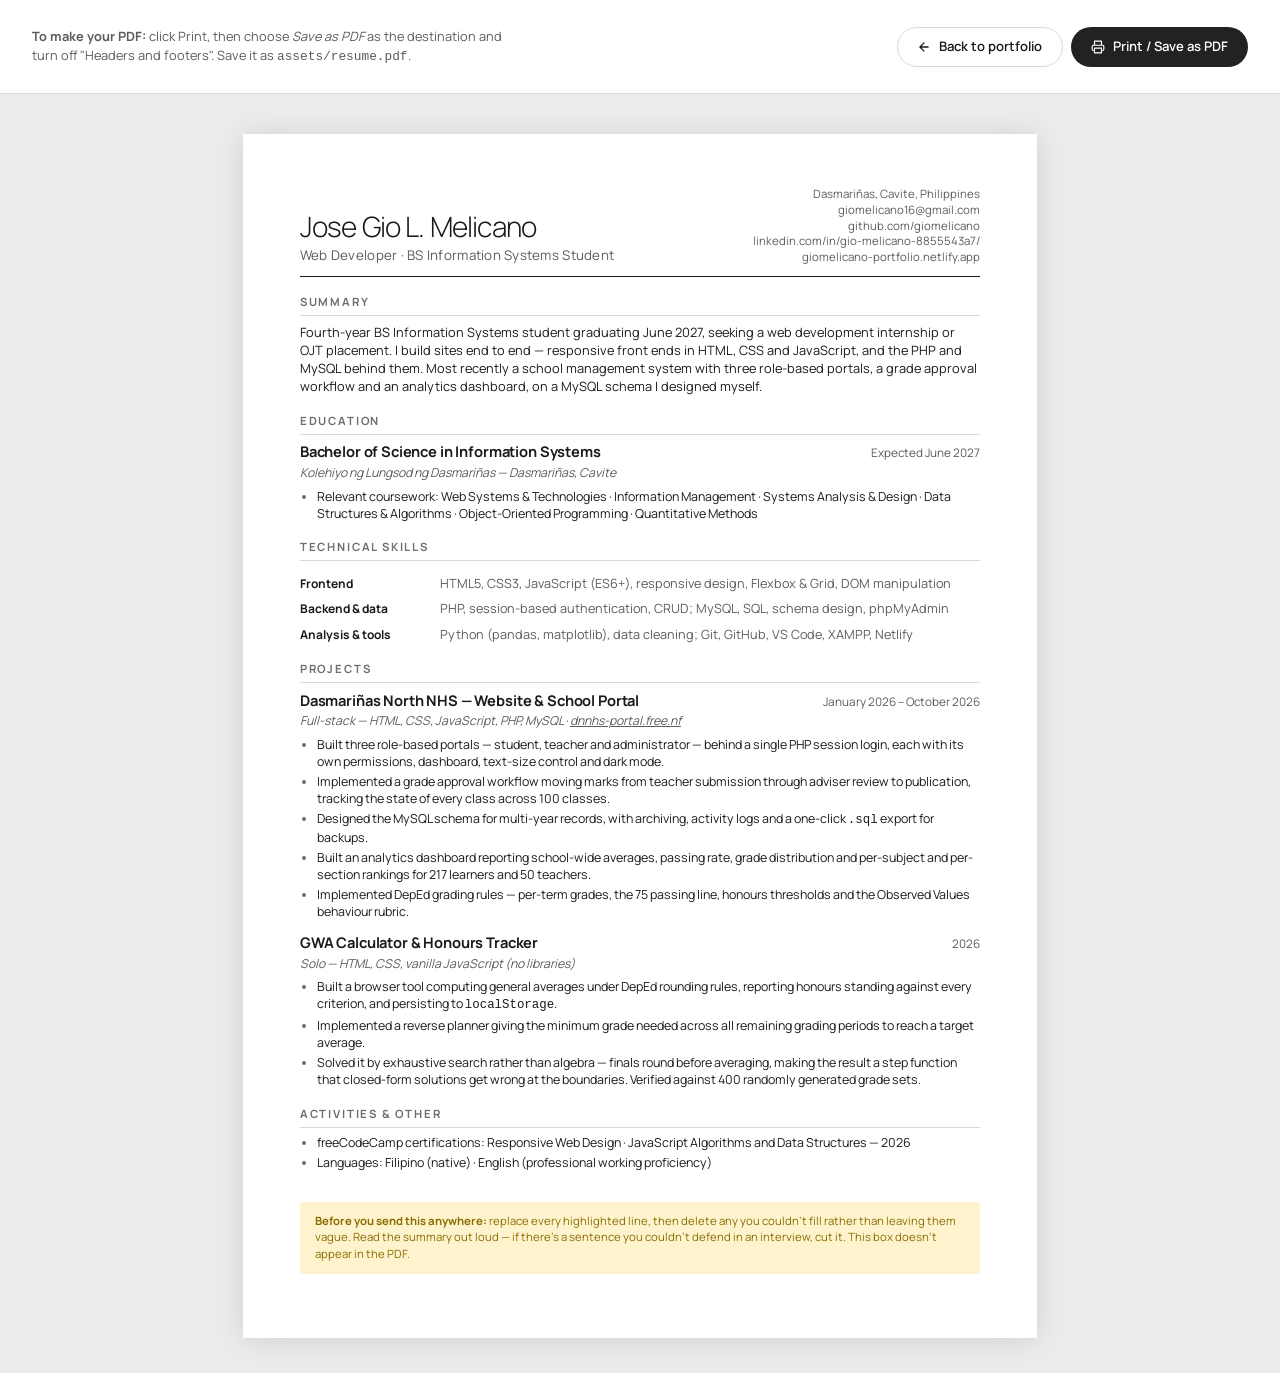
==== resume.html @ c4514fb5 "Initial commit: portfolio site, resume and GWA calculator Vanilla HTML/CSS/JS with no framework, no " ====
<!DOCTYPE html>
<html lang="en">
<head>
<meta charset="UTF-8">
<meta name="viewport" content="width=device-width, initial-scale=1">
<title>Résumé — Jose Gio L. Melicano</title>
<meta name="description" content="Résumé of Jose Gio L. Melicano, BS Information Systems student at Kolehiyo ng Lungsod ng Dasmariñas.">
<meta name="robots" content="noindex">

<link rel="icon" href="data:image/svg+xml,<svg xmlns='http://www.w3.org/2000/svg' viewBox='0 0 100 100'><rect width='100' height='100' rx='22' fill='%23222'/><text x='50' y='68' font-family='Helvetica,Arial,sans-serif' font-size='46' font-weight='bold' fill='%23fff' text-anchor='middle'>JM</text></svg>">

<link rel="preconnect" href="https://fonts.googleapis.com">
<link rel="preconnect" href="https://fonts.gstatic.com" crossorigin>
<link rel="stylesheet" href="https://fonts.googleapis.com/css2?family=Manrope:wght@300..800&display=swap">
<link rel="stylesheet" href="css/resume.css">
</head>

<body>

<!-- Screen-only controls; hidden by the print stylesheet -->
<div class="toolbar">
  <p class="toolbar__hint">
    <strong>To make your PDF:</strong> click Print, then choose
    <em>Save as PDF</em> as the destination and turn off "Headers and footers".
    Save it as <code>assets/resume.pdf</code>.
  </p>
  <div class="toolbar__actions">
    <a class="btn btn--ghost" href="index.html">
      <svg viewBox="0 0 24 24" fill="none" stroke="currentColor" stroke-width="2.2" stroke-linecap="round" stroke-linejoin="round" aria-hidden="true"><path d="M19 12H5M12 19l-7-7 7-7"/></svg>
      Back to portfolio
    </a>
    <button class="btn" type="button" onclick="window.print()">
      <svg viewBox="0 0 24 24" fill="none" stroke="currentColor" stroke-width="2" stroke-linecap="round" stroke-linejoin="round" aria-hidden="true"><path d="M6 9V2h12v7M6 18H4a2 2 0 0 1-2-2v-5a2 2 0 0 1 2-2h16a2 2 0 0 1 2 2v5a2 2 0 0 1-2 2h-2M6 14h12v8H6z"/></svg>
      Print / Save as PDF
    </button>
  </div>
</div>

<main class="sheet">

  <!-- ===== Header ===================================================== -->
  <header class="r-head">
    <div>
      <h1 class="r-name">Jose Gio L. Melicano</h1>
      <p class="r-role">Web Developer · BS Information Systems Student</p>
    </div>
    <div class="r-contact">
      <span>Dasmariñas, Cavite, Philippines</span>
      <a href="mailto:giomelicano16@gmail.com">giomelicano16@gmail.com</a>
      <a href="https://github.com/giomelicano">github.com/giomelicano</a>
      <a href="https://www.linkedin.com/in/gio-melicano-8855543a7/">linkedin.com/in/gio-melicano-8855543a7/</a>
      <a href="https://giomelicano-portfolio.netlify.app">giomelicano-portfolio.netlify.app</a>
    </div>
  </header>

  <!-- ===== Summary ==================================================== -->
  <section class="r-section">
    <h2>Summary</h2>
    <p class="r-summary">
      Fourth-year BS Information Systems student graduating June 2027, seeking a web development
      internship or OJT placement. I build sites end to end — responsive front ends in HTML, CSS
      and JavaScript, and the PHP and MySQL behind them. Most recently a school management system
      with three role-based portals, a grade approval workflow and an analytics dashboard, on a
      MySQL schema I designed myself.
    </p>
  </section>

  <!-- ===== Education ================================================== -->
  <section class="r-section">
    <h2>Education</h2>
    <div class="r-entry">
      <div class="r-entry__top">
        <h3 class="r-entry__title">Bachelor of Science in Information Systems</h3>
        <span class="r-entry__when">Expected June 2027</span>
      </div>
      <p class="r-entry__sub">Kolehiyo ng Lungsod ng Dasmariñas — Dasmariñas, Cavite</p>
      <ul class="r-bullets">
        <li>
          Relevant coursework: Web Systems &amp; Technologies · Information Management ·
          Systems Analysis &amp; Design · Data Structures &amp; Algorithms ·
          Object-Oriented Programming · Quantitative Methods
        </li>
      </ul>
    </div>
  </section>

  <!-- ===== Technical skills =========================================== -->
  <section class="r-section">
    <h2>Technical Skills</h2>
    <dl class="r-skills">
      <div class="r-skill">
        <dt>Frontend</dt>
        <dd>HTML5, CSS3, JavaScript (ES6+), responsive design, Flexbox &amp; Grid, DOM manipulation</dd>
      </div>
      <div class="r-skill">
        <dt>Backend &amp; data</dt>
        <dd>PHP, session-based authentication, CRUD; MySQL, SQL, schema design, phpMyAdmin</dd>
      </div>
      <div class="r-skill">
        <dt>Analysis &amp; tools</dt>
        <dd>Python (pandas, matplotlib), data cleaning; Git, GitHub, VS Code, XAMPP, Netlify</dd>
      </div>
    </dl>
  </section>

  <!-- ===== Projects =================================================== -->
  <section class="r-section">
    <h2>Projects</h2>

    <div class="r-entry">
      <div class="r-entry__top">
        <h3 class="r-entry__title">Dasmariñas North NHS — Website &amp; School Portal</h3>
        <span class="r-entry__when">January 2026 – October 2026</span>
      </div>
      <p class="r-entry__sub">Full-stack — HTML, CSS, JavaScript, PHP, MySQL · <a href="https://dnnhs-portal.free.nf/">dnnhs-portal.free.nf</a></p>
      <ul class="r-bullets">
        <li>Built three role-based portals — student, teacher and administrator — behind a single PHP session login, each with its own permissions, dashboard, text-size control and dark mode.</li>
        <li>Implemented a grade approval workflow moving marks from teacher submission through adviser review to publication, tracking the state of every class across 100 classes.</li>
        <li>Designed the MySQL schema for multi-year records, with archiving, activity logs and a one-click <code>.sql</code> export for backups.</li>
        <li>Built an analytics dashboard reporting school-wide averages, passing rate, grade distribution and per-subject and per-section rankings for 217 learners and 50 teachers.</li>
        <li>Implemented DepEd grading rules — per-term grades, the 75 passing line, honours thresholds and the Observed Values behaviour rubric.</li>
      </ul>
    </div>

    <div class="r-entry">
      <div class="r-entry__top">
        <h3 class="r-entry__title">GWA Calculator &amp; Honours Tracker</h3>
        <span class="r-entry__when">2026</span>
      </div>
      <p class="r-entry__sub">Solo — HTML, CSS, vanilla JavaScript (no libraries)</p>
      <ul class="r-bullets">
        <li>Built a browser tool computing general averages under DepEd rounding rules, reporting honours standing against every criterion, and persisting to <code>localStorage</code>.</li>
        <li>Implemented a reverse planner giving the minimum grade needed across all remaining grading periods to reach a target average.</li>
        <li>Solved it by exhaustive search rather than algebra — finals round before averaging, making the result a step function that closed-form solutions get wrong at the boundaries. Verified against 400 randomly generated grade sets.</li>
      </ul>
    </div>
  </section>

  <!-- ===== Activities ================================================= -->
  <section class="r-section">
    <h2>Activities &amp; Other</h2>
    <ul class="r-bullets">
      <li>
        freeCodeCamp certifications: Responsive Web Design ·
        JavaScript Algorithms and Data Structures — 2026
      </li>
      <li>Languages: Filipino (native) · English (professional working proficiency)</li>
    </ul>
  </section>

  <p class="no-print" style="margin-top:8mm;font-size:8.5pt;color:#8a6d00;background:#fff3cd;padding:3mm 4mm;border-radius:4px">
    <strong>Before you send this anywhere:</strong> replace every highlighted line, then delete any
    you couldn't fill rather than leaving them vague. Read the summary out loud — if there's a
    sentence you couldn't defend in an interview, cut it. This box doesn't appear in the PDF.
  </p>

</main>

</body>
</html>
---- css/resume.css ----
/* ==========================================================================
   Résumé — screen styles plus a print stylesheet that produces a clean,
   one-page PDF via the browser's "Save as PDF".
   Shares the token names used by style.css so the two stay consistent.
   ========================================================================== */

:root {
  --ink:        #1a1a1a;
  --ink-muted:  #5c5c5c;
  --ink-faint:  #6e6e6e;   /* 5.1:1 on white — #8a8a8a only reached 3.45:1 */
  --line:       #d8d8d8;
  --paper:      #ffffff;
  --page-bg:    #ececed;
  --font: "Manrope", -apple-system, BlinkMacSystemFont, "Segoe UI", Roboto,
          "Helvetica Neue", Arial, sans-serif;
}

* , *::before, *::after { box-sizing: border-box; }

body {
  margin: 0;
  background: var(--page-bg);
  color: var(--ink);
  font-family: var(--font);
  font-size: 10.5pt;
  line-height: 1.45;
  -webkit-font-smoothing: antialiased;
}

a { color: inherit; }

:focus-visible {
  outline: 2px solid var(--ink);
  outline-offset: 3px;
}

/* --------------------------------------------------------------------------
   Screen-only toolbar
   -------------------------------------------------------------------------- */

.toolbar {
  position: sticky;
  top: 0;
  z-index: 10;
  display: flex;
  flex-wrap: wrap;
  align-items: center;
  justify-content: space-between;
  gap: 1rem;
  padding: 0.9rem clamp(1rem, 4vw, 2rem);
  background: #ffffff;
  border-bottom: 1px solid var(--line);
}

.toolbar__hint {
  font-size: 0.8rem;
  color: var(--ink-muted);
  max-width: 60ch;
}

.toolbar__actions { display: flex; gap: 0.5rem; flex-wrap: wrap; }

.btn {
  display: inline-flex;
  align-items: center;
  gap: 0.5rem;
  padding: 0.6rem 1.2rem;
  border-radius: 999px;
  border: 1px solid transparent;
  background: #222;
  color: #fff;
  font: inherit;
  font-size: 0.82rem;
  font-weight: 600;
  cursor: pointer;
  text-decoration: none;
  transition: transform 0.2s ease, background-color 0.2s ease;
}
.btn:hover { transform: translateY(-2px); }
.btn--ghost {
  background: transparent;
  color: var(--ink);
  border-color: var(--line);
}
.btn--ghost:hover { border-color: var(--ink); }
.btn svg { width: 14px; height: 14px; }

/* --------------------------------------------------------------------------
   The sheet
   -------------------------------------------------------------------------- */

.sheet {
  width: 210mm;
  min-height: 297mm;
  max-width: 100%;
  margin: clamp(1rem, 4vw, 2.5rem) auto;
  padding: 14mm 15mm;
  background: var(--paper);
  box-shadow: 0 2px 28px rgba(0, 0, 0, 0.12);
}

/* Header */

.r-head {
  display: flex;
  flex-wrap: wrap;
  align-items: flex-end;
  justify-content: space-between;
  gap: 0.75rem 1.5rem;
  padding-bottom: 3mm;
  border-bottom: 1.5px solid var(--ink);
}

.r-name {
  margin: 0;
  font-size: 21pt;
  font-weight: 300;
  letter-spacing: -0.03em;
  line-height: 1.05;
}

.r-role {
  margin: 1mm 0 0;
  font-size: 10pt;
  color: var(--ink-muted);
  letter-spacing: 0.02em;
}

.r-contact {
  display: grid;
  gap: 0.2mm;
  font-size: 8.6pt;
  line-height: 1.3;
  text-align: right;
  color: var(--ink-muted);
}
.r-contact a { text-decoration: none; }
.r-contact a:hover { text-decoration: underline; }

/* Sections */

.r-section { margin-top: 4.5mm; }

.r-section > h2 {
  margin: 0 0 1.8mm;
  font-size: 8.5pt;
  font-weight: 700;
  letter-spacing: 0.16em;
  text-transform: uppercase;
  color: var(--ink-faint);
  padding-bottom: 1.2mm;
  border-bottom: 1px solid var(--line);
}

.r-summary { margin: 0; font-size: 9.6pt; line-height: 1.42; }

/* An entry: title row + optional meta + bullets */

.r-entry + .r-entry { margin-top: 3mm; }

.r-entry__top {
  display: flex;
  flex-wrap: wrap;
  align-items: baseline;
  justify-content: space-between;
  gap: 0.25rem 1rem;
}

.r-entry__title {
  margin: 0;
  font-size: 11pt;
  font-weight: 700;
  letter-spacing: -0.01em;
}

.r-entry__when {
  font-size: 8.8pt;
  color: var(--ink-muted);
  white-space: nowrap;
}

.r-entry__sub {
  margin: 0.4mm 0 1.5mm;
  font-size: 9.2pt;
  color: var(--ink-muted);
  font-style: italic;
}

.r-bullets { margin: 0; padding-left: 4.5mm; }
.r-bullets li { margin-bottom: 0.6mm; font-size: 9.3pt; line-height: 1.4; }
.r-bullets li::marker { color: var(--ink-faint); }

/* Skills grid */

.r-skills { display: grid; gap: 1.8mm; }

.r-skill {
  display: grid;
  grid-template-columns: 34mm 1fr;
  gap: 3mm;
  align-items: baseline;
}
.r-skill dt {
  font-size: 9pt;
  font-weight: 700;
}
.r-skill dd {
  margin: 0;
  font-size: 9.5pt;
  color: var(--ink-muted);
}

/* A visible marker for text that still needs replacing */
.todo {
  background: #fff3cd;
  border-bottom: 1px dashed #b8860b;
  padding: 0 2px;
}

/* --------------------------------------------------------------------------
   Print
   -------------------------------------------------------------------------- */

@page {
  size: A4;
  margin: 12mm 13mm;
}

@media print {
  body { background: #fff; font-size: 10pt; }

  .toolbar, .no-print { display: none !important; }

  .sheet {
    width: auto;
    min-height: 0;
    margin: 0;
    padding: 0;
    box-shadow: none;
  }

  /* Keep entries from splitting across the page break */
  .r-entry, .r-section { break-inside: avoid; page-break-inside: avoid; }

  /* Highlighting doesn't belong in a printed résumé, but keep it readable
     if it hasn't been replaced yet */
  .todo { background: transparent; border-bottom: 1px dashed #999; }

  a { text-decoration: none; color: inherit; }
}

@media (max-width: 640px) {
  .sheet { padding: 8mm 6mm; }
  .r-contact { text-align: left; }
  .r-skill { grid-template-columns: 1fr; gap: 0.5mm; }
}
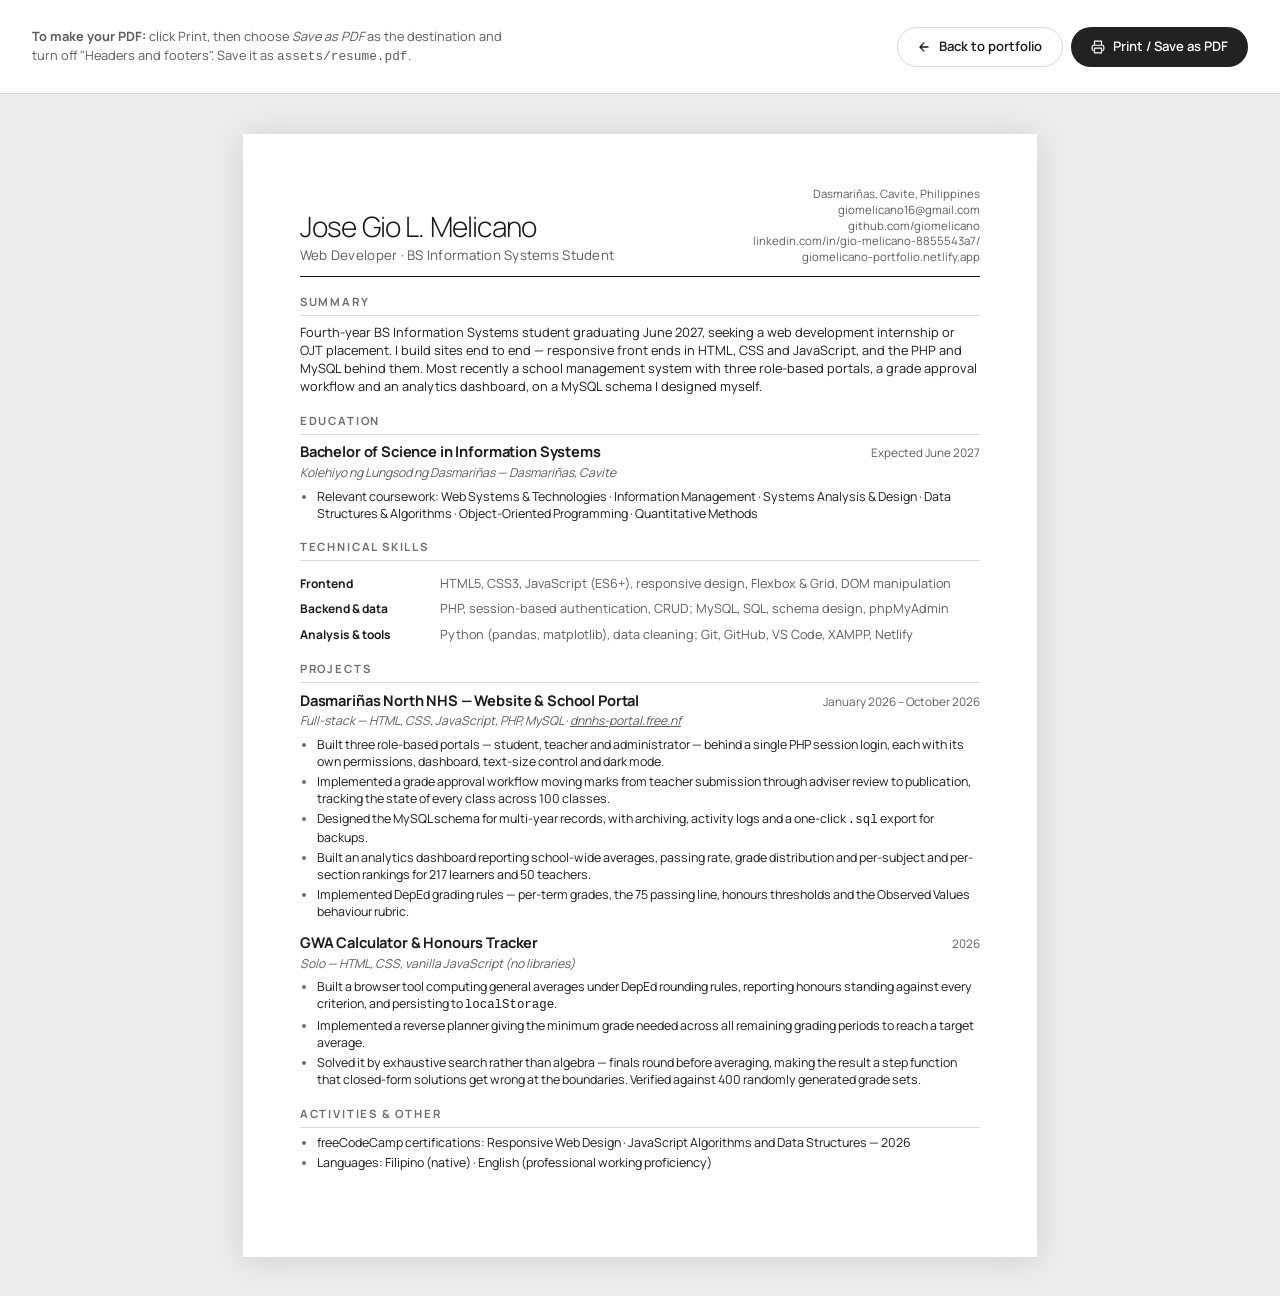
==== commit 5f25b7c5: "Remove the "before you send this anywhere" reminder box from the resume The placeholders it referred" ====
--- a/resume.html
+++ b/resume.html
@@ -148,12 +148,6 @@
     </ul>
   </section>
 
-  <p class="no-print" style="margin-top:8mm;font-size:8.5pt;color:#8a6d00;background:#fff3cd;padding:3mm 4mm;border-radius:4px">
-    <strong>Before you send this anywhere:</strong> replace every highlighted line, then delete any
-    you couldn't fill rather than leaving them vague. Read the summary out loud — if there's a
-    sentence you couldn't defend in an interview, cut it. This box doesn't appear in the PDF.
-  </p>
-
 </main>
 
 </body>
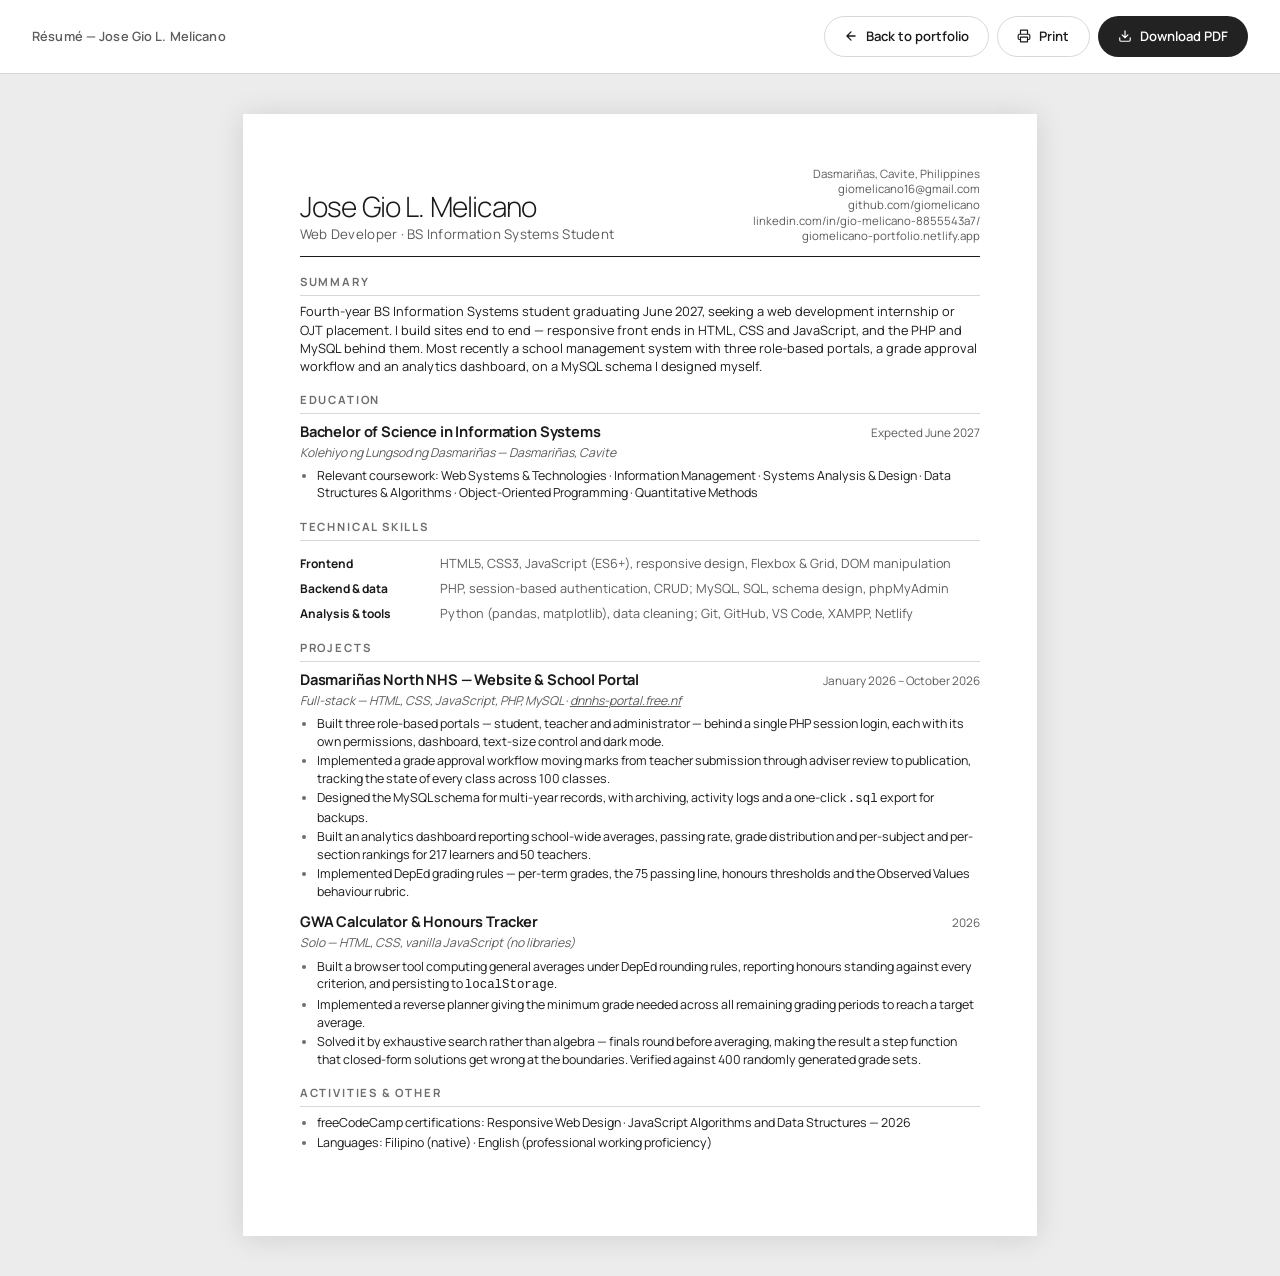
==== commit 5015b7c1: "Remove author-facing build instructions from the resume page The resume toolbar told the reader how " ====
--- a/resume.html
+++ b/resume.html
@@ -17,22 +17,26 @@
 
 <body>
 
-<!-- Screen-only controls; hidden by the print stylesheet -->
+<!--
+  Screen-only controls; hidden by the print stylesheet.
+  Visitor-facing: this page is linked from the portfolio nav and hero, so
+  everything here is read by whoever opens the resume. No author notes.
+-->
 <div class="toolbar">
-  <p class="toolbar__hint">
-    <strong>To make your PDF:</strong> click Print, then choose
-    <em>Save as PDF</em> as the destination and turn off "Headers and footers".
-    Save it as <code>assets/resume.pdf</code>.
-  </p>
+  <p class="toolbar__label">Résumé — Jose Gio L. Melicano</p>
   <div class="toolbar__actions">
     <a class="btn btn--ghost" href="index.html">
       <svg viewBox="0 0 24 24" fill="none" stroke="currentColor" stroke-width="2.2" stroke-linecap="round" stroke-linejoin="round" aria-hidden="true"><path d="M19 12H5M12 19l-7-7 7-7"/></svg>
       Back to portfolio
     </a>
-    <button class="btn" type="button" onclick="window.print()">
+    <button class="btn btn--ghost" type="button" onclick="window.print()">
       <svg viewBox="0 0 24 24" fill="none" stroke="currentColor" stroke-width="2" stroke-linecap="round" stroke-linejoin="round" aria-hidden="true"><path d="M6 9V2h12v7M6 18H4a2 2 0 0 1-2-2v-5a2 2 0 0 1 2-2h16a2 2 0 0 1 2 2v5a2 2 0 0 1-2 2h-2M6 14h12v8H6z"/></svg>
-      Print / Save as PDF
+      Print
     </button>
+    <a class="btn" href="assets/resume.pdf" download>
+      <svg viewBox="0 0 24 24" fill="none" stroke="currentColor" stroke-width="2" stroke-linecap="round" stroke-linejoin="round" aria-hidden="true"><path d="M21 15v4a2 2 0 0 1-2 2H5a2 2 0 0 1-2-2v-4M7 10l5 5 5-5M12 15V3"/></svg>
+      Download PDF
+    </a>
   </div>
 </div>
 
--- a/css/resume.css
+++ b/css/resume.css
@@ -52,8 +52,12 @@
   border-bottom: 1px solid var(--line);
 }
 
-.toolbar__hint {
+/* Left-hand label. Fills the first slot of the toolbar's space-between so the
+   action buttons stay right-aligned; without it they would collapse leftwards. */
+.toolbar__label {
   font-size: 0.8rem;
+  font-weight: 600;
+  letter-spacing: 0.01em;
   color: var(--ink-muted);
   max-width: 60ch;
 }
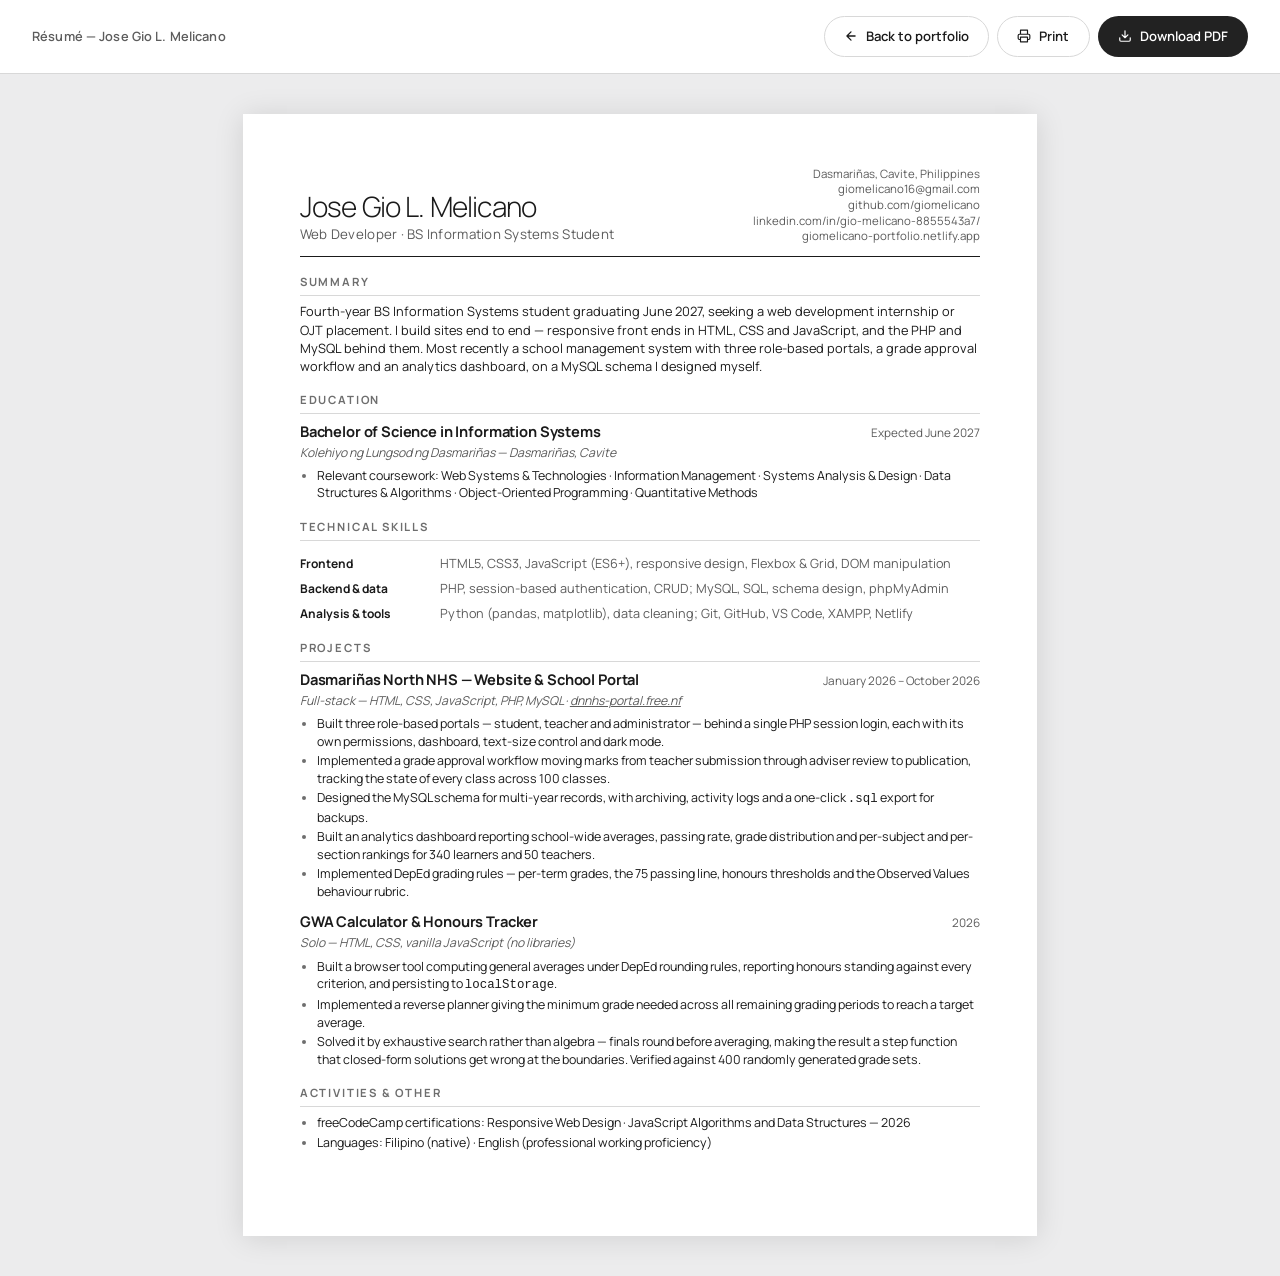
==== commit d63d78d3: "Replace the portal screenshots with the redesigned portal The DNNHS portal was redesigned since the " ====
--- a/resume.html
+++ b/resume.html
@@ -121,7 +121,7 @@
         <li>Built three role-based portals — student, teacher and administrator — behind a single PHP session login, each with its own permissions, dashboard, text-size control and dark mode.</li>
         <li>Implemented a grade approval workflow moving marks from teacher submission through adviser review to publication, tracking the state of every class across 100 classes.</li>
         <li>Designed the MySQL schema for multi-year records, with archiving, activity logs and a one-click <code>.sql</code> export for backups.</li>
-        <li>Built an analytics dashboard reporting school-wide averages, passing rate, grade distribution and per-subject and per-section rankings for 217 learners and 50 teachers.</li>
+        <li>Built an analytics dashboard reporting school-wide averages, passing rate, grade distribution and per-subject and per-section rankings for 340 learners and 50 teachers.</li>
         <li>Implemented DepEd grading rules — per-term grades, the 75 passing line, honours thresholds and the Observed Values behaviour rubric.</li>
       </ul>
     </div>
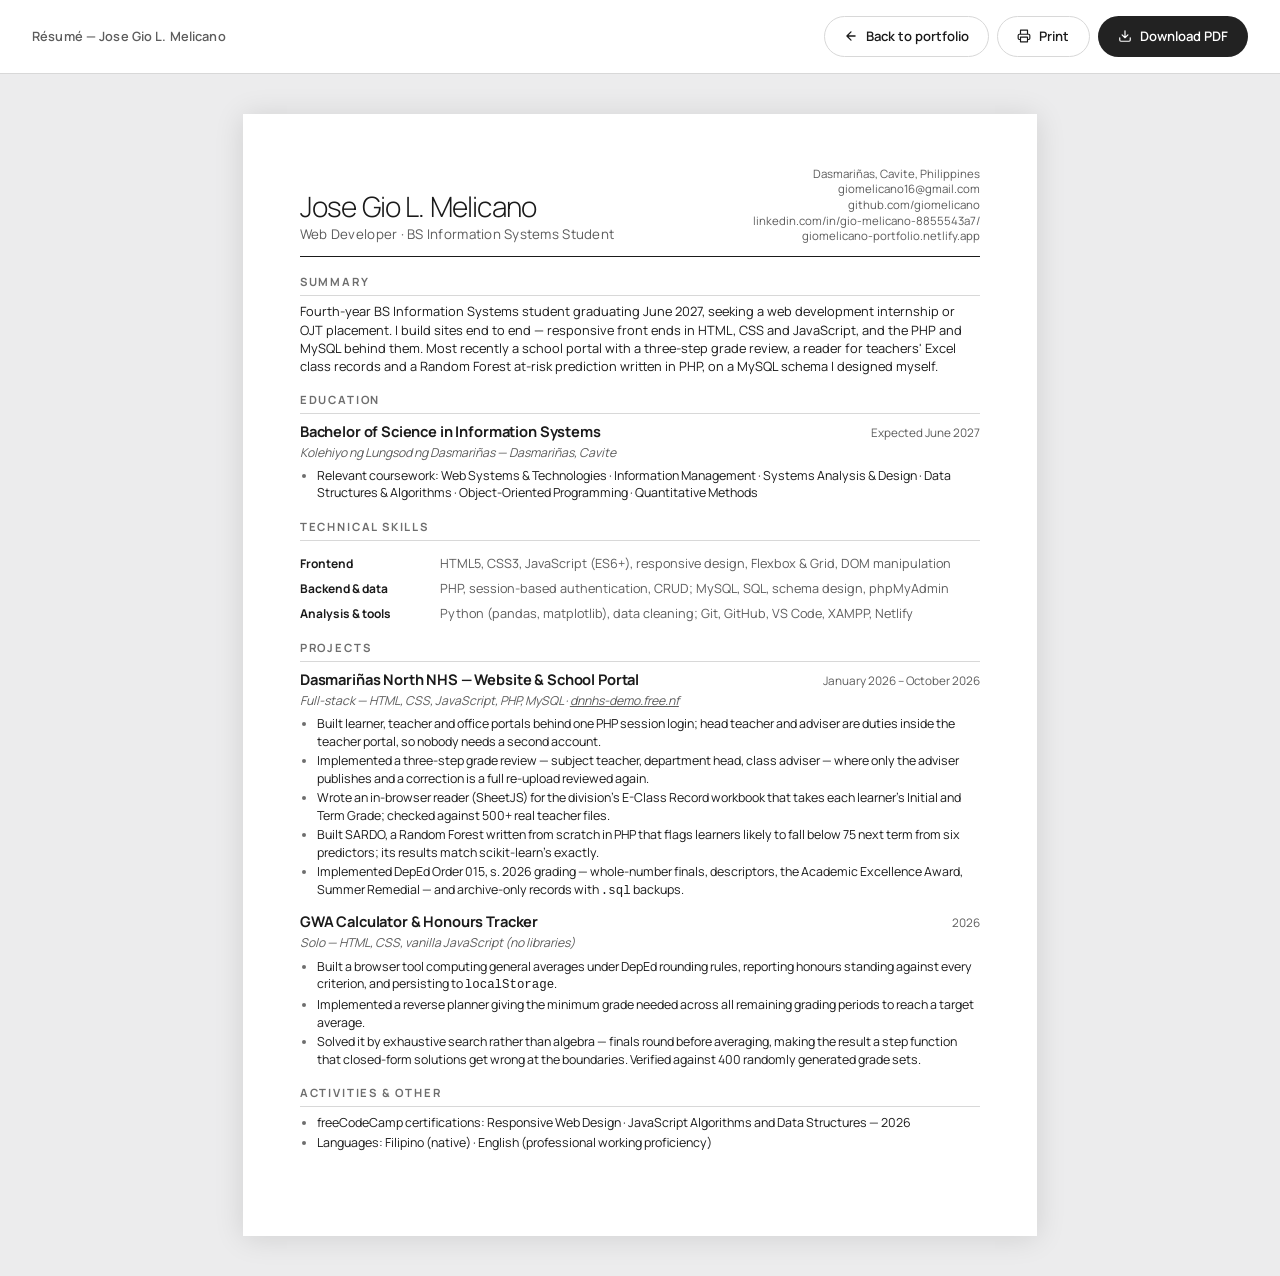
==== commit f91d2467: "New DNNHS screenshots from the demo site, and the case study rewritten The eight portal screenshots " ====
--- a/resume.html
+++ b/resume.html
@@ -63,9 +63,9 @@
     <p class="r-summary">
       Fourth-year BS Information Systems student graduating June 2027, seeking a web development
       internship or OJT placement. I build sites end to end — responsive front ends in HTML, CSS
-      and JavaScript, and the PHP and MySQL behind them. Most recently a school management system
-      with three role-based portals, a grade approval workflow and an analytics dashboard, on a
-      MySQL schema I designed myself.
+      and JavaScript, and the PHP and MySQL behind them. Most recently a school portal with a
+      three-step grade review, a reader for teachers' Excel class records and a Random Forest
+      at-risk prediction written in PHP, on a MySQL schema I designed myself.
     </p>
   </section>
 
@@ -116,13 +116,13 @@
         <h3 class="r-entry__title">Dasmariñas North NHS — Website &amp; School Portal</h3>
         <span class="r-entry__when">January 2026 – October 2026</span>
       </div>
-      <p class="r-entry__sub">Full-stack — HTML, CSS, JavaScript, PHP, MySQL · <a href="https://dnnhs-portal.free.nf/">dnnhs-portal.free.nf</a></p>
+      <p class="r-entry__sub">Full-stack — HTML, CSS, JavaScript, PHP, MySQL · <a href="https://dnnhs-demo.free.nf/">dnnhs-demo.free.nf</a></p>
       <ul class="r-bullets">
-        <li>Built three role-based portals — student, teacher and administrator — behind a single PHP session login, each with its own permissions, dashboard, text-size control and dark mode.</li>
-        <li>Implemented a grade approval workflow moving marks from teacher submission through adviser review to publication, tracking the state of every class across 100 classes.</li>
-        <li>Designed the MySQL schema for multi-year records, with archiving, activity logs and a one-click <code>.sql</code> export for backups.</li>
-        <li>Built an analytics dashboard reporting school-wide averages, passing rate, grade distribution and per-subject and per-section rankings for 340 learners and 50 teachers.</li>
-        <li>Implemented DepEd grading rules — per-term grades, the 75 passing line, honours thresholds and the Observed Values behaviour rubric.</li>
+        <li>Built learner, teacher and office portals behind one PHP session login; head teacher and adviser are duties inside the teacher portal, so nobody needs a second account.</li>
+        <li>Implemented a three-step grade review — subject teacher, department head, class adviser — where only the adviser publishes and a correction is a full re-upload reviewed again.</li>
+        <li>Wrote an in-browser reader (SheetJS) for the division's E-Class Record workbook that takes each learner's Initial and Term Grade; checked against 500+ real teacher files.</li>
+        <li>Built SARDO, a Random Forest written from scratch in PHP that flags learners likely to fall below 75 next term from six predictors; its results match scikit-learn's exactly.</li>
+        <li>Implemented DepEd Order 015, s. 2026 grading — whole-number finals, descriptors, the Academic Excellence Award, Summer Remedial — and archive-only records with <code>.sql</code> backups.</li>
       </ul>
     </div>
 
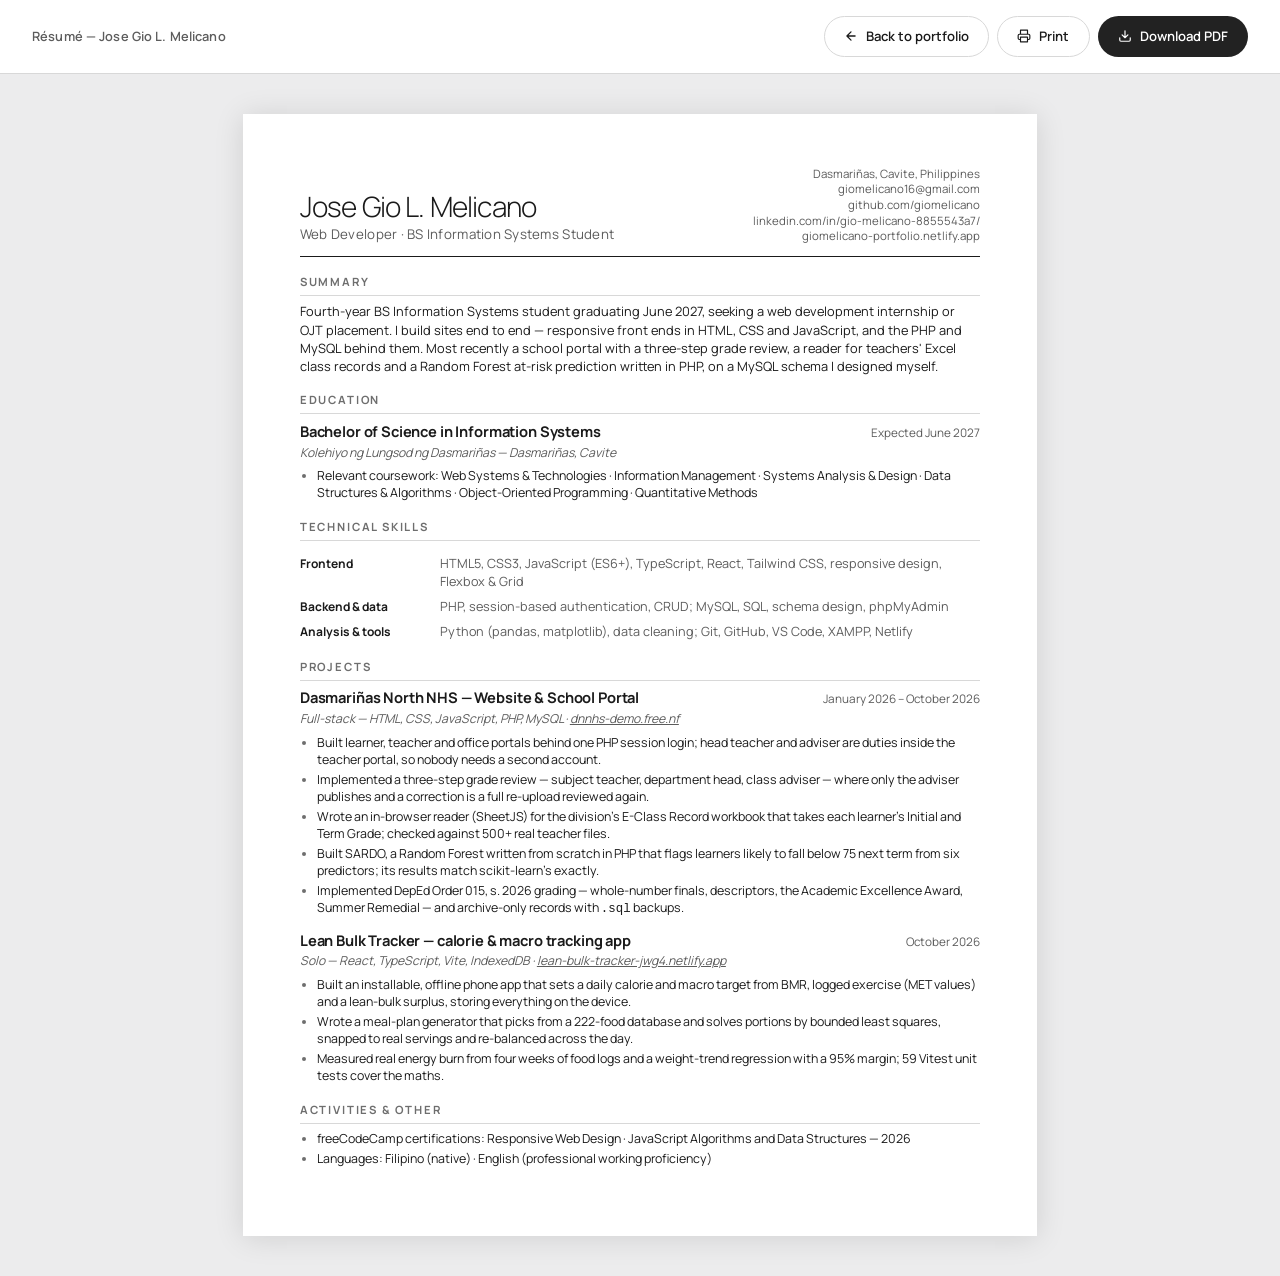
==== commit 66e24927: "Lean Bulk Tracker replaces the GWA calculator as project 02 The card, the résumé entry and the Skill" ====
--- a/resume.html
+++ b/resume.html
@@ -94,7 +94,7 @@
     <dl class="r-skills">
       <div class="r-skill">
         <dt>Frontend</dt>
-        <dd>HTML5, CSS3, JavaScript (ES6+), responsive design, Flexbox &amp; Grid, DOM manipulation</dd>
+        <dd>HTML5, CSS3, JavaScript (ES6+), TypeScript, React, Tailwind CSS, responsive design, Flexbox &amp; Grid</dd>
       </div>
       <div class="r-skill">
         <dt>Backend &amp; data</dt>
@@ -128,14 +128,14 @@
 
     <div class="r-entry">
       <div class="r-entry__top">
-        <h3 class="r-entry__title">GWA Calculator &amp; Honours Tracker</h3>
-        <span class="r-entry__when">2026</span>
+        <h3 class="r-entry__title">Lean Bulk Tracker — calorie &amp; macro tracking app</h3>
+        <span class="r-entry__when">October 2026</span>
       </div>
-      <p class="r-entry__sub">Solo — HTML, CSS, vanilla JavaScript (no libraries)</p>
+      <p class="r-entry__sub">Solo — React, TypeScript, Vite, IndexedDB · <a href="https://lean-bulk-tracker-jwg4.netlify.app/">lean-bulk-tracker-jwg4.netlify.app</a></p>
       <ul class="r-bullets">
-        <li>Built a browser tool computing general averages under DepEd rounding rules, reporting honours standing against every criterion, and persisting to <code>localStorage</code>.</li>
-        <li>Implemented a reverse planner giving the minimum grade needed across all remaining grading periods to reach a target average.</li>
-        <li>Solved it by exhaustive search rather than algebra — finals round before averaging, making the result a step function that closed-form solutions get wrong at the boundaries. Verified against 400 randomly generated grade sets.</li>
+        <li>Built an installable, offline phone app that sets a daily calorie and macro target from BMR, logged exercise (MET values) and a lean-bulk surplus, storing everything on the device.</li>
+        <li>Wrote a meal-plan generator that picks from a 222-food database and solves portions by bounded least squares, snapped to real servings and re-balanced across the day.</li>
+        <li>Measured real energy burn from four weeks of food logs and a weight-trend regression with a 95% margin; 59 Vitest unit tests cover the maths.</li>
       </ul>
     </div>
   </section>
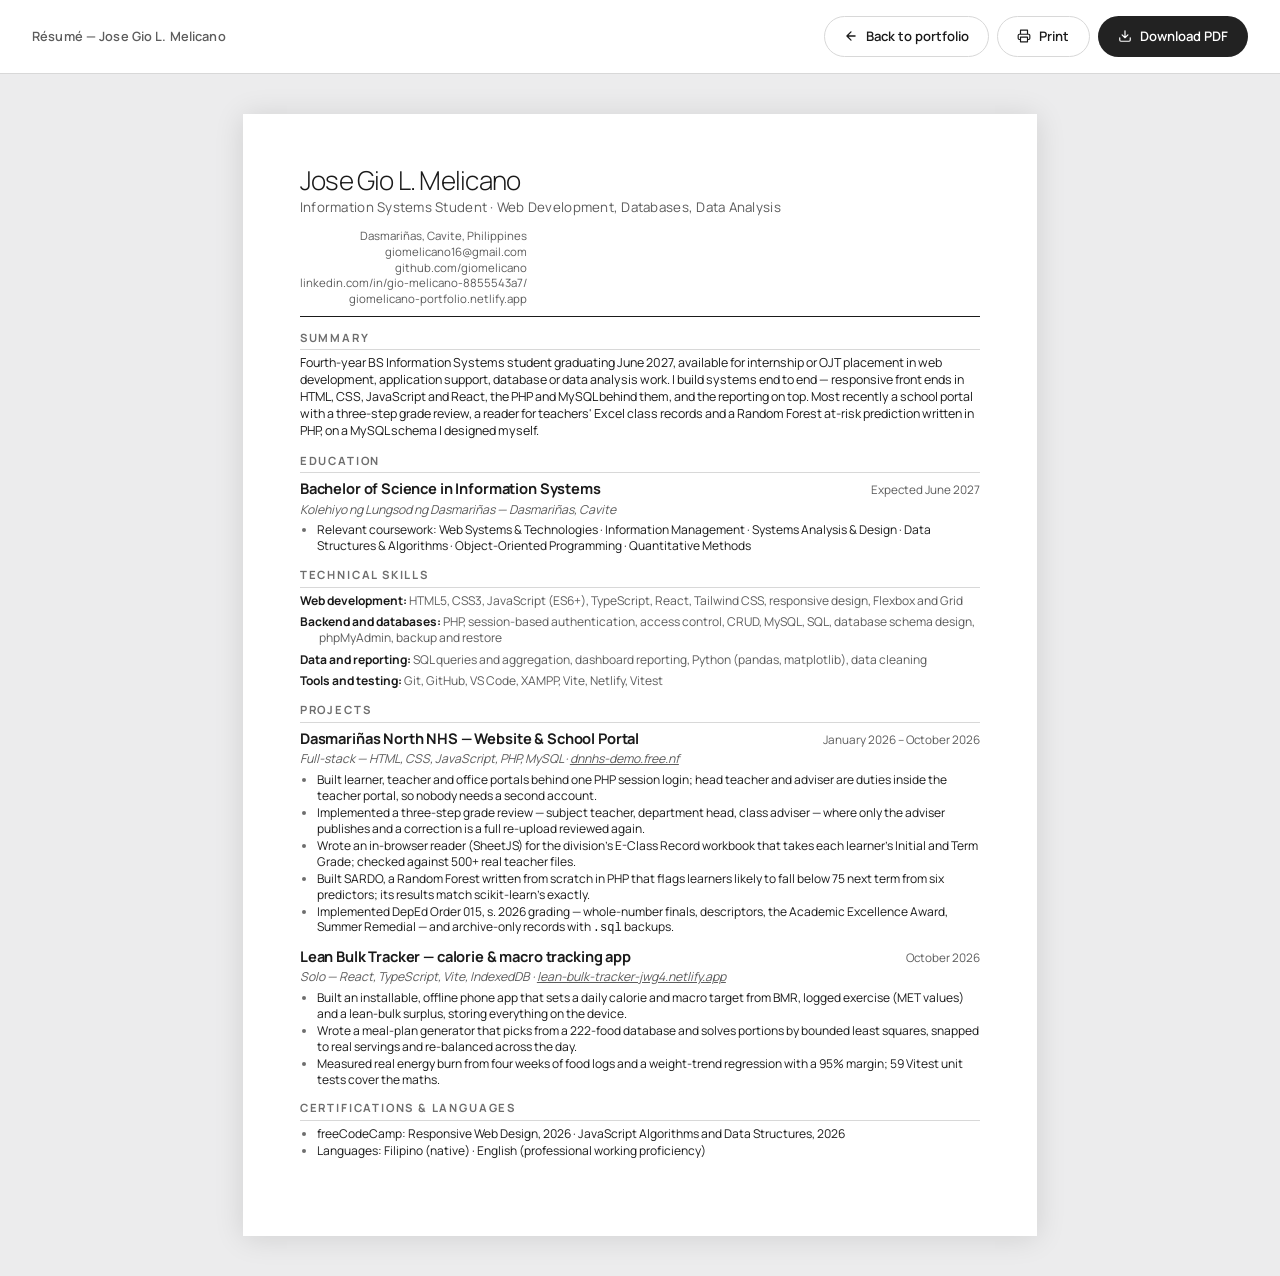
==== commit d0c207b1: "Make the resume parse correctly in applicant tracking systems Checked the generated PDF with pdftote" ====
--- a/resume.html
+++ b/resume.html
@@ -33,7 +33,9 @@
       <svg viewBox="0 0 24 24" fill="none" stroke="currentColor" stroke-width="2" stroke-linecap="round" stroke-linejoin="round" aria-hidden="true"><path d="M6 9V2h12v7M6 18H4a2 2 0 0 1-2-2v-5a2 2 0 0 1 2-2h16a2 2 0 0 1 2 2v5a2 2 0 0 1-2 2h-2M6 14h12v8H6z"/></svg>
       Print
     </button>
-    <a class="btn" href="assets/resume.pdf" download>
+    <!-- Named download: recruiters save and forward this file, and "resume.pdf"
+         in a folder of thirty other resume.pdf files is nobody's. -->
+    <a class="btn" href="assets/resume.pdf" download="Jose-Gio-Melicano-Resume.pdf">
       <svg viewBox="0 0 24 24" fill="none" stroke="currentColor" stroke-width="2" stroke-linecap="round" stroke-linejoin="round" aria-hidden="true"><path d="M21 15v4a2 2 0 0 1-2 2H5a2 2 0 0 1-2-2v-4M7 10l5 5 5-5M12 15V3"/></svg>
       Download PDF
     </a>
@@ -46,7 +48,7 @@
   <header class="r-head">
     <div>
       <h1 class="r-name">Jose Gio L. Melicano</h1>
-      <p class="r-role">Web Developer · BS Information Systems Student</p>
+      <p class="r-role">Information Systems Student · Web Development, Databases, Data Analysis</p>
     </div>
     <div class="r-contact">
       <span>Dasmariñas, Cavite, Philippines</span>
@@ -61,9 +63,10 @@
   <section class="r-section">
     <h2>Summary</h2>
     <p class="r-summary">
-      Fourth-year BS Information Systems student graduating June 2027, seeking a web development
-      internship or OJT placement. I build sites end to end — responsive front ends in HTML, CSS
-      and JavaScript, and the PHP and MySQL behind them. Most recently a school portal with a
+      Fourth-year BS Information Systems student graduating June 2027, available for internship
+      or OJT placement in web development, application support, database or data analysis work.
+      I build systems end to end — responsive front ends in HTML, CSS, JavaScript and React, the
+      PHP and MySQL behind them, and the reporting on top. Most recently a school portal with a
       three-step grade review, a reader for teachers' Excel class records and a Random Forest
       at-risk prediction written in PHP, on a MySQL schema I designed myself.
     </p>
@@ -91,20 +94,19 @@
   <!-- ===== Technical skills =========================================== -->
   <section class="r-section">
     <h2>Technical Skills</h2>
-    <dl class="r-skills">
-      <div class="r-skill">
-        <dt>Frontend</dt>
-        <dd>HTML5, CSS3, JavaScript (ES6+), TypeScript, React, Tailwind CSS, responsive design, Flexbox &amp; Grid</dd>
-      </div>
-      <div class="r-skill">
-        <dt>Backend &amp; data</dt>
-        <dd>PHP, session-based authentication, CRUD; MySQL, SQL, schema design, phpMyAdmin</dd>
-      </div>
-      <div class="r-skill">
-        <dt>Analysis &amp; tools</dt>
-        <dd>Python (pandas, matplotlib), data cleaning; Git, GitHub, VS Code, XAMPP, Netlify</dd>
-      </div>
-    </dl>
+    <!--
+      Deliberately one text line per group, label and skills in the same flow.
+      The two-column grid this replaced looked tidier but serialised down the
+      columns in the PDF: the labels came out together, then the skill lists
+      separately, so a parser could not tell which skills sat under which
+      heading. Keep any future group on a single line for the same reason.
+    -->
+    <div class="r-skills">
+      <p class="r-skill"><strong>Web development:</strong> HTML5, CSS3, JavaScript (ES6+), TypeScript, React, Tailwind CSS, responsive design, Flexbox and Grid</p>
+      <p class="r-skill"><strong>Backend and databases:</strong> PHP, session-based authentication, access control, CRUD, MySQL, SQL, database schema design, phpMyAdmin, backup and restore</p>
+      <p class="r-skill"><strong>Data and reporting:</strong> SQL queries and aggregation, dashboard reporting, Python (pandas, matplotlib), data cleaning</p>
+      <p class="r-skill"><strong>Tools and testing:</strong> Git, GitHub, VS Code, XAMPP, Vite, Netlify, Vitest</p>
+    </div>
   </section>
 
   <!-- ===== Projects =================================================== -->
@@ -142,11 +144,13 @@
 
   <!-- ===== Activities ================================================= -->
   <section class="r-section">
-    <h2>Activities &amp; Other</h2>
+    <!-- "Certifications" is a heading applicant tracking systems look for by
+         name; "Activities & Other" was not, so these were being filed nowhere. -->
+    <h2>Certifications &amp; Languages</h2>
     <ul class="r-bullets">
       <li>
-        freeCodeCamp certifications: Responsive Web Design ·
-        JavaScript Algorithms and Data Structures — 2026
+        freeCodeCamp: Responsive Web Design, 2026 ·
+        JavaScript Algorithms and Data Structures, 2026
       </li>
       <li>Languages: Filipino (native) · English (professional working proficiency)</li>
     </ul>
--- a/css/resume.css
+++ b/css/resume.css
@@ -111,13 +111,13 @@
   align-items: flex-end;
   justify-content: space-between;
   gap: 0.75rem 1.5rem;
-  padding-bottom: 3mm;
+  padding-bottom: 2.4mm;
   border-bottom: 1.5px solid var(--ink);
 }
 
 .r-name {
   margin: 0;
-  font-size: 21pt;
+  font-size: 19.5pt;
   font-weight: 300;
   letter-spacing: -0.03em;
   line-height: 1.05;
@@ -143,24 +143,26 @@
 
 /* Sections */
 
-.r-section { margin-top: 4.5mm; }
+/* Section rhythm is tuned so the whole resume lands on one page. Adding a
+   section or a few bullets pushes it to two — check the PDF, don't assume. */
+.r-section { margin-top: 3.4mm; }
 
 .r-section > h2 {
-  margin: 0 0 1.8mm;
+  margin: 0 0 1.3mm;
   font-size: 8.5pt;
   font-weight: 700;
   letter-spacing: 0.16em;
   text-transform: uppercase;
   color: var(--ink-faint);
-  padding-bottom: 1.2mm;
+  padding-bottom: 0.9mm;
   border-bottom: 1px solid var(--line);
 }
 
-.r-summary { margin: 0; font-size: 9.6pt; line-height: 1.42; }
+.r-summary { margin: 0; font-size: 9.3pt; line-height: 1.36; }
 
 /* An entry: title row + optional meta + bullets */
 
-.r-entry + .r-entry { margin-top: 3mm; }
+.r-entry + .r-entry { margin-top: 2.2mm; }
 
 .r-entry__top {
   display: flex;
@@ -184,34 +186,38 @@
 }
 
 .r-entry__sub {
-  margin: 0.4mm 0 1.5mm;
+  margin: 0.3mm 0 1mm;
   font-size: 9.2pt;
   color: var(--ink-muted);
   font-style: italic;
 }
 
 .r-bullets { margin: 0; padding-left: 4.5mm; }
-.r-bullets li { margin-bottom: 0.6mm; font-size: 9.3pt; line-height: 1.4; }
+.r-bullets li { margin-bottom: 0.3mm; font-size: 9.05pt; line-height: 1.32; }
 .r-bullets li::marker { color: var(--ink-faint); }
 
-/* Skills grid */
-
-.r-skills { display: grid; gap: 1.8mm; }
+/* Skills
+
+   One line per group, label inline with its skills. This used to be a two-column
+   grid; it read well on screen but the PDF's text layer came out column-first,
+   which is how applicant tracking systems read it — the labels in one run, the
+   skill lists in another, the pairing gone. A single flow can't do that. */
+
+.r-skills { display: grid; gap: 1.4mm; }
 
 .r-skill {
-  display: grid;
-  grid-template-columns: 34mm 1fr;
-  gap: 3mm;
-  align-items: baseline;
-}
-.r-skill dt {
-  font-size: 9pt;
+  margin: 0;
+  font-size: 9.05pt;
+  line-height: 1.34;
+  color: var(--ink-muted);
+  /* Hanging indent keeps wrapped skills clear of the label without a second
+     column existing in the text flow. */
+  padding-left: 5mm;
+  text-indent: -5mm;
+}
+.r-skill strong {
+  color: var(--ink);
   font-weight: 700;
-}
-.r-skill dd {
-  margin: 0;
-  font-size: 9.5pt;
-  color: var(--ink-muted);
 }
 
 /* A visible marker for text that still needs replacing */
@@ -227,7 +233,7 @@
 
 @page {
   size: A4;
-  margin: 12mm 13mm;
+  margin: 10mm 13mm;
 }
 
 @media print {
@@ -256,5 +262,5 @@
 @media (max-width: 640px) {
   .sheet { padding: 8mm 6mm; }
   .r-contact { text-align: left; }
-  .r-skill { grid-template-columns: 1fr; gap: 0.5mm; }
-}
+  .r-skill { padding-left: 0; text-indent: 0; }
+}
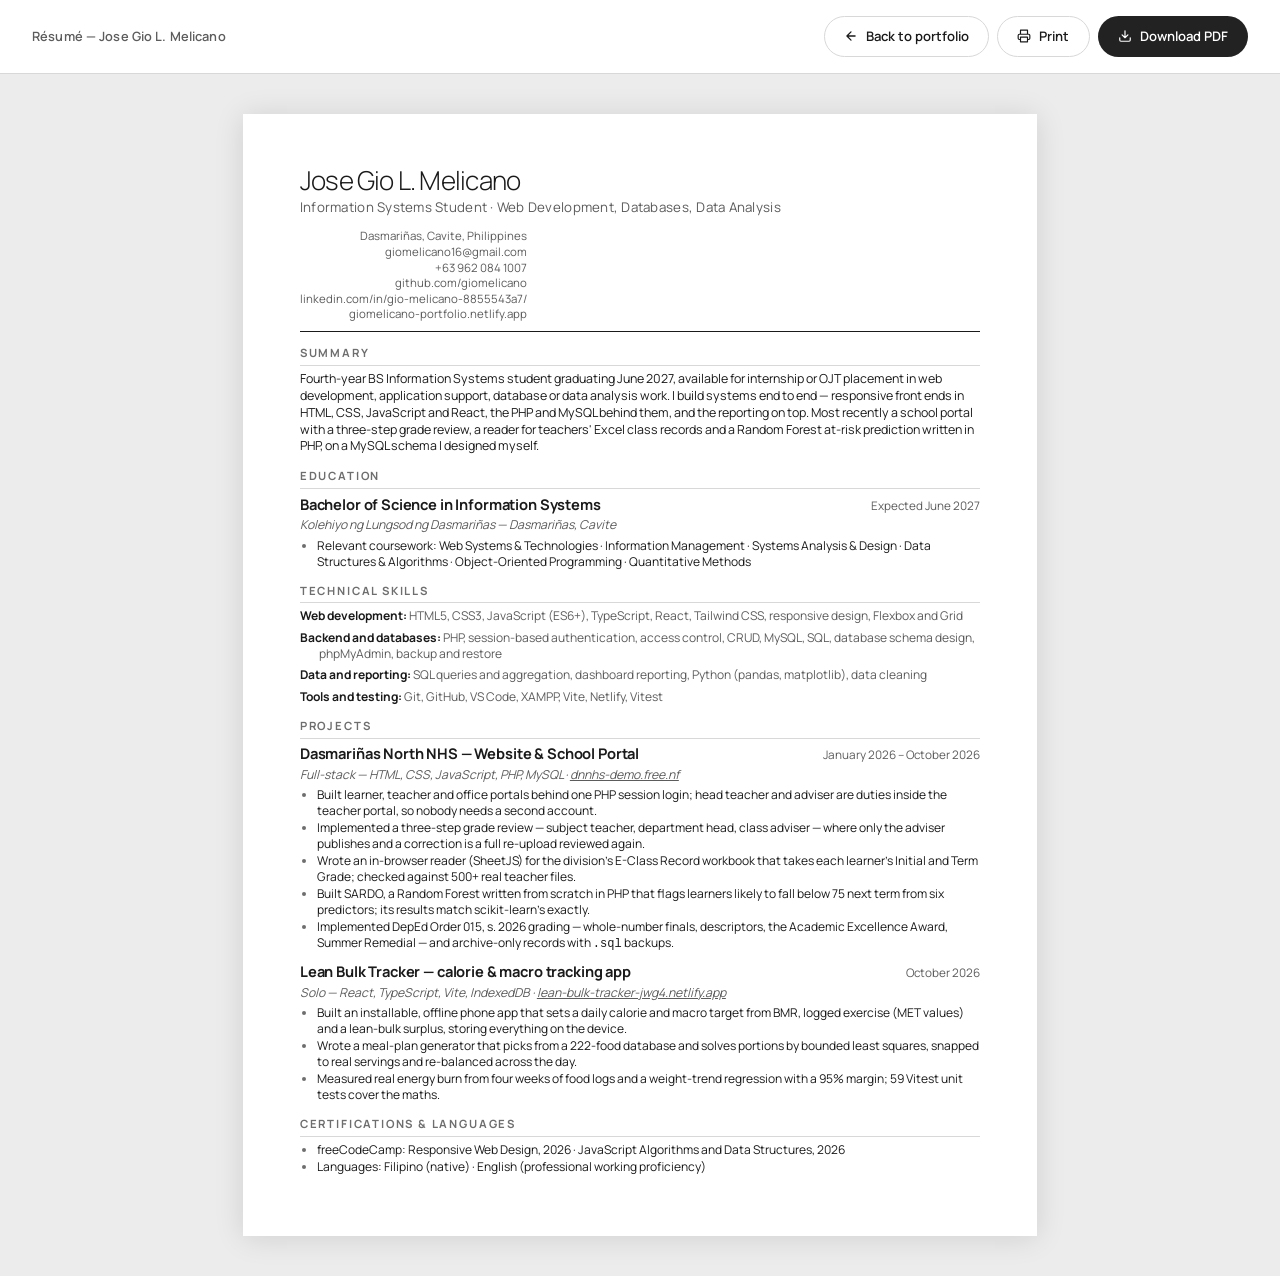
==== commit 28f3eeb8: "Add phone number to the resume Philippine recruiters call and text; several will not chase an email." ====
--- a/resume.html
+++ b/resume.html
@@ -53,6 +53,9 @@
     <div class="r-contact">
       <span>Dasmariñas, Cavite, Philippines</span>
       <a href="mailto:giomelicano16@gmail.com">giomelicano16@gmail.com</a>
+      <!-- International form: unambiguous to a phone parser, and still reads
+           normally to a Philippine recruiter. -->
+      <a href="tel:+639620841007">+63 962 084 1007</a>
       <a href="https://github.com/giomelicano">github.com/giomelicano</a>
       <a href="https://www.linkedin.com/in/gio-melicano-8855543a7/">linkedin.com/in/gio-melicano-8855543a7/</a>
       <a href="https://giomelicano-portfolio.netlify.app">giomelicano-portfolio.netlify.app</a>
